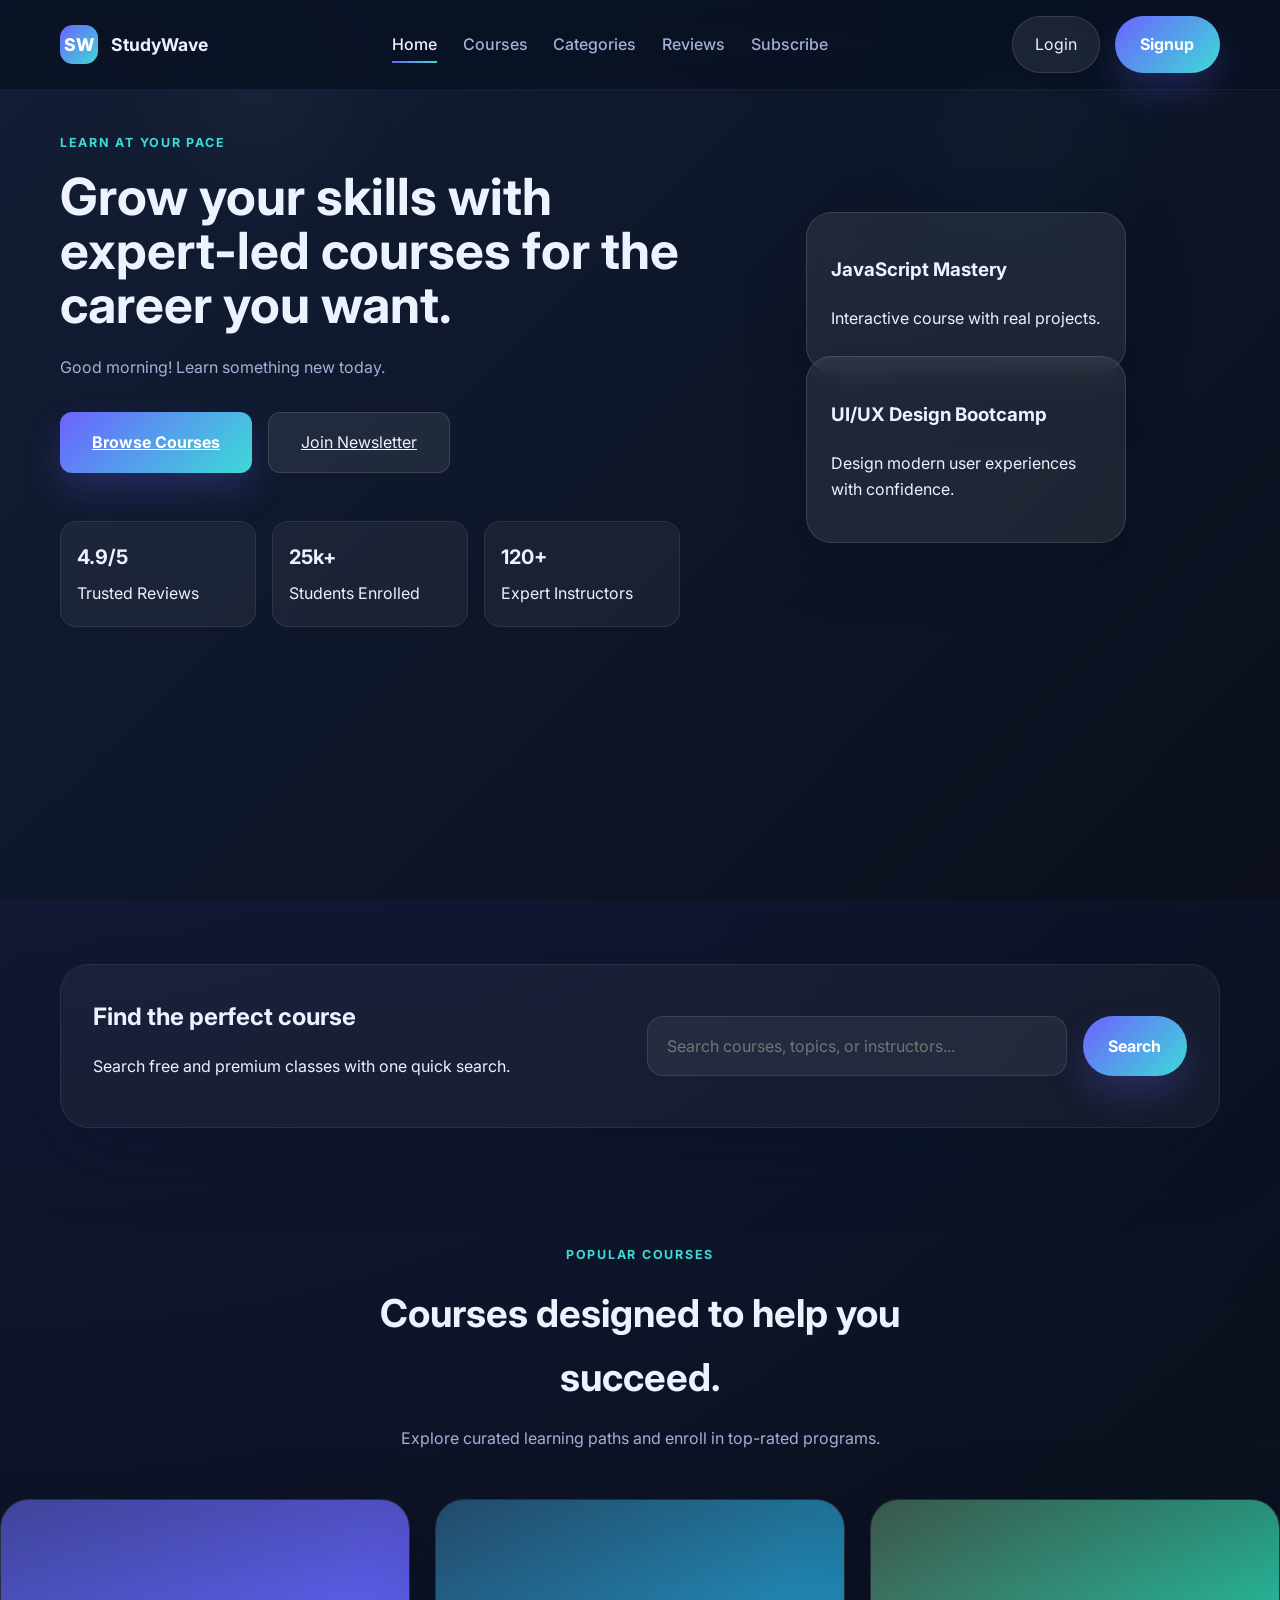
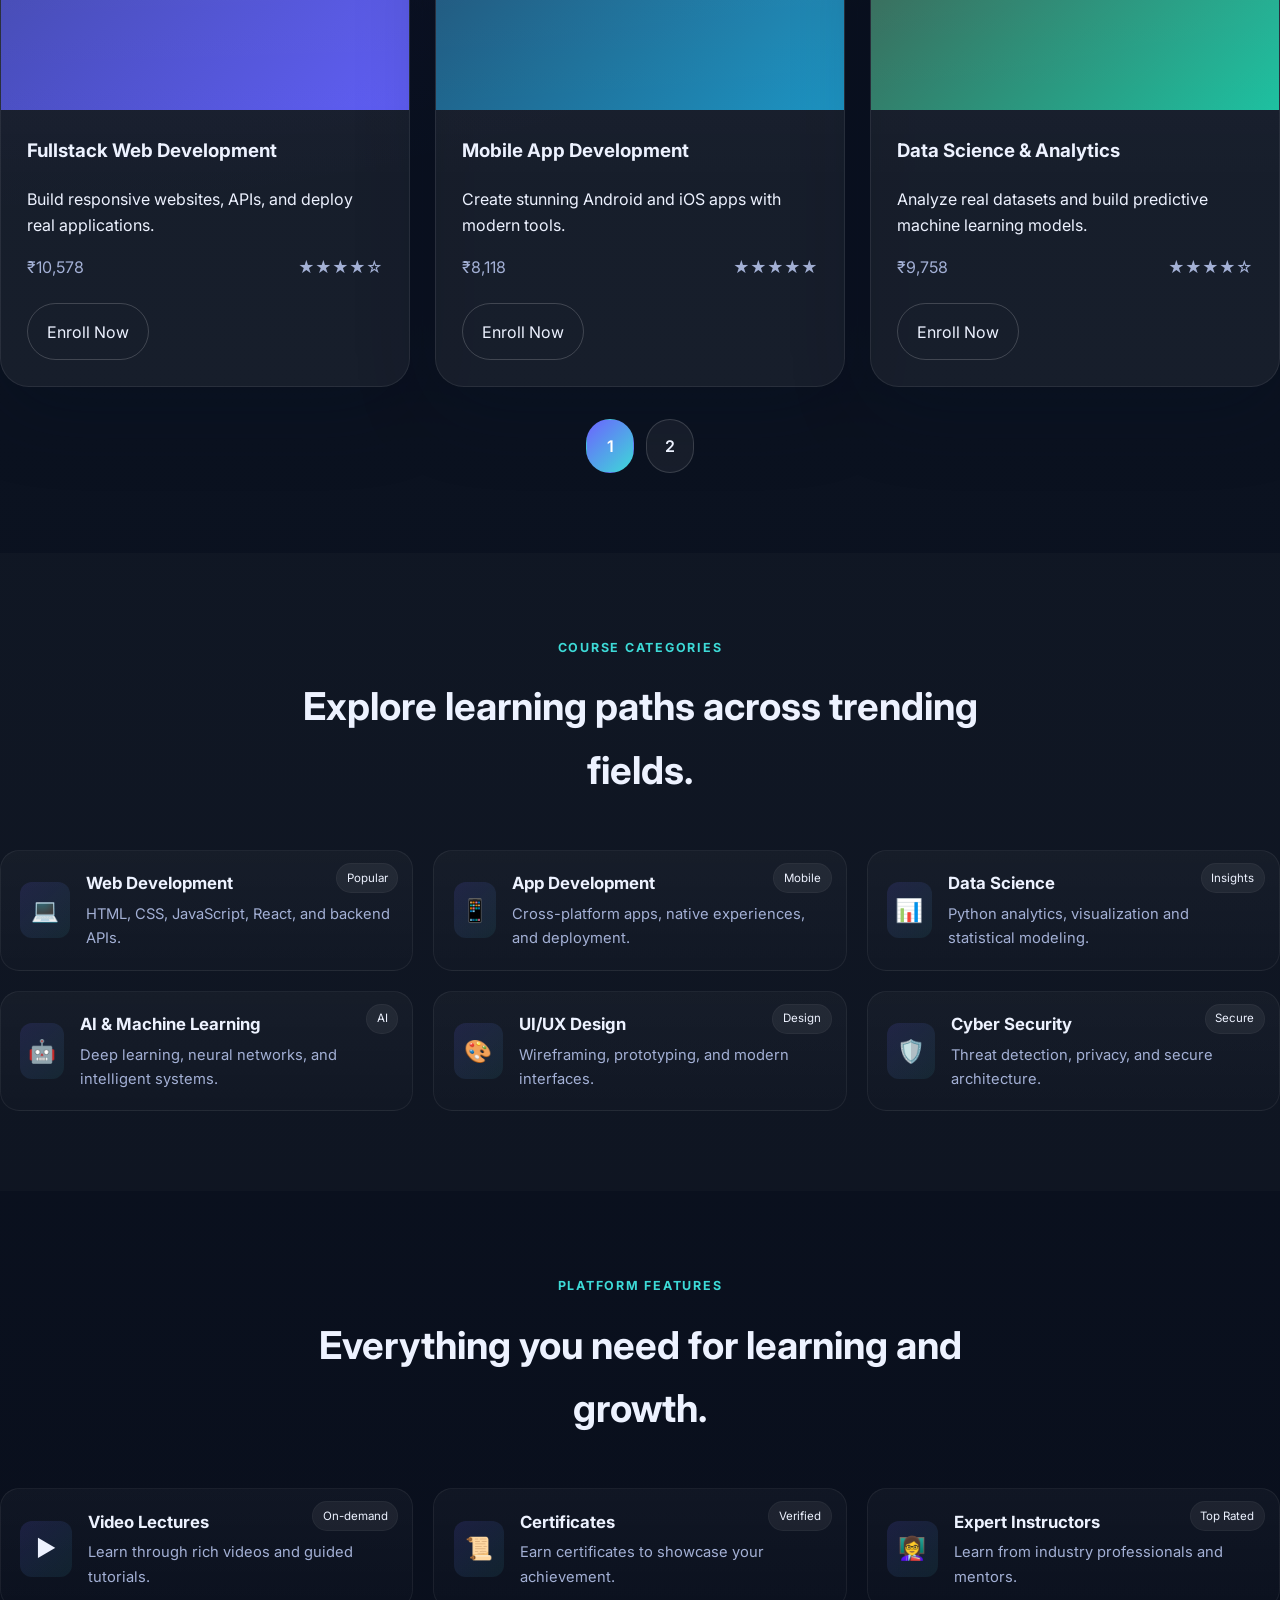
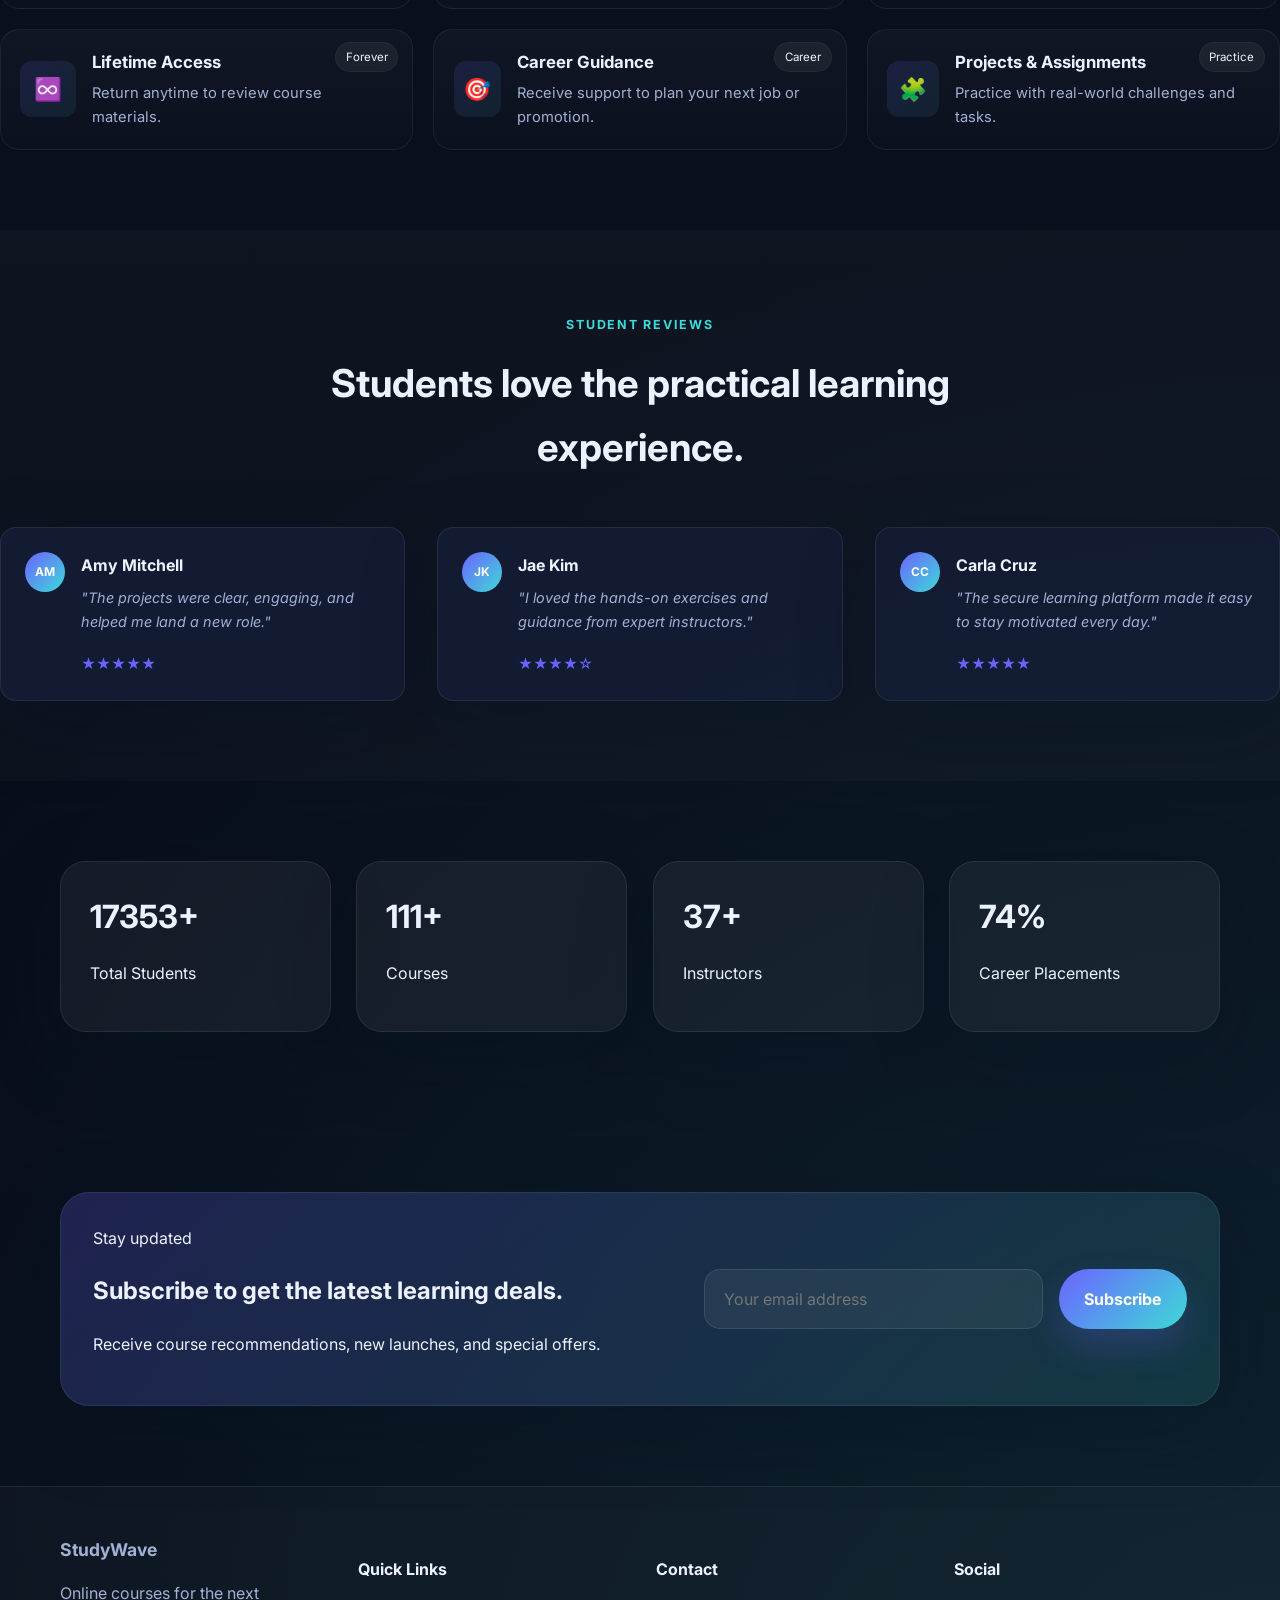
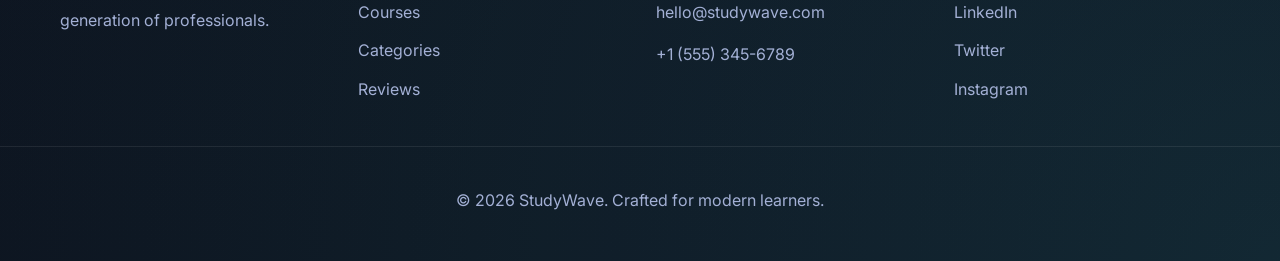
==== index.html @ cedd0dfe "first commit" ====
<!DOCTYPE html>
<html lang="en">
<head>
  <meta charset="UTF-8" />
  <meta name="viewport" content="width=device-width, initial-scale=1.0" />
  <title>StudyWave | Online Learning Platform</title>
  <link rel="preconnect" href="https://fonts.googleapis.com" />
  <link rel="preconnect" href="https://fonts.gstatic.com" crossorigin />
  <link href="https://fonts.googleapis.com/css2?family=Inter:wght@400;500;600;700;800&display=swap" rel="stylesheet" />
  <link rel="stylesheet" href="style.css" />
</head>
<body>
  <!-- Preloader animation -->
  <div class="loader-overlay" id="loaderOverlay">
    <div class="loader-ring"></div>
    <p>Loading StudyWave...</p>
  </div>

  <!-- Sticky Navbar -->
  <header class="header" id="header">
    <div class="container header-inner">
      <a href="#home" class="brand">
        <span class="brand-mark">SW</span>
        <span>StudyWave</span>
      </a>

      <nav class="nav" id="navMenu">
        <a href="#home" class="nav-link active">Home</a>
        <a href="#courses" class="nav-link">Courses</a>
        <a href="#categories" class="nav-link">Categories</a>
        <a href="#reviews" class="nav-link">Reviews</a>
        <a href="#newsletter" class="nav-link">Subscribe</a>
      </nav>

      <div class="nav-actions">
        <button class="btn btn-secondary" id="loginBtn">Login</button>
        <button class="btn btn-primary">Signup</button>
        <button class="icon-btn mobile-toggle" id="mobileToggle" aria-label="Open menu">
          <span class="hamburger"></span>
        </button>
      </div>
    </div>
  </header>

  <main>
    <!-- Hero Section -->
    <section class="hero" id="home">
      <div class="container hero-grid">
        <div class="hero-copy fade-up" data-delay="0.1s">
          <span class="eyebrow">Learn at your pace</span>
          <h1>Grow your skills with expert-led courses for the career you want.</h1>
          <p id="welcomeText">Welcome back! Discover the best path for your next milestone.</p>
          <div class="hero-actions">
            <a href="#courses" class="btn btn-primary btn-large">Browse Courses</a>
            <a href="#newsletter" class="btn btn-secondary btn-large">Join Newsletter</a>
          </div>
          <div class="hero-stats">
            <div>
              <strong>4.9/5</strong>
              <span>Trusted Reviews</span>
            </div>
            <div>
              <strong>25k+</strong>
              <span>Students Enrolled</span>
            </div>
            <div>
              <strong>120+</strong>
              <span>Expert Instructors</span>
            </div>
          </div>
        </div>

        <div class="hero-visual fade-up" data-delay="0.3s">
          <div class="hero-card hero-card-top">
            <h3>JavaScript Mastery</h3>
            <p>Interactive course with real projects.</p>
          </div>
          <div class="hero-image">
            <div class="hero-device"></div>
            <div class="hero-screen"></div>
            <div class="hero-glow hero-glow-left"></div>
            <div class="hero-glow hero-glow-right"></div>
          </div>
          <div class="hero-card hero-card-bottom">
            <h3>UI/UX Design Bootcamp</h3>
            <p>Design modern user experiences with confidence.</p>
          </div>
        </div>
      </div>
    </section>

    <!-- Search Section -->
    <section class="search-section" id="search">
      <div class="container search-card fade-up" data-delay="0.1s">
        <div>
          <h2>Find the perfect course</h2>
          <p>Search free and premium classes with one quick search.</p>
        </div>
        <div class="search-input-group">
          <input type="search" id="courseSearch" placeholder="Search courses, topics, or instructors..." />
          <button class="btn btn-primary">Search</button>
        </div>
      </div>
    </section>

    <!-- Popular Courses Section -->
    <section class="section" id="courses">
      <div class="container section-header fade-up" data-delay="0.1s">
        <span class="eyebrow">Popular Courses</span>
        <h2>Courses designed to help you succeed.</h2>
        <p>Explore curated learning paths and enroll in top-rated programs.</p>
      </div>
      <div class="courses-grid" id="courseGrid">
        <article class="course-card fade-up" data-search="web development javascript react" data-delay="0.15s">
          <div class="course-thumb web-dev"></div>
          <div class="course-body">
            <h3>Fullstack Web Development</h3>
            <p>Build responsive websites, APIs, and deploy real applications.</p>
            <div class="course-meta">
              <span>₹10,578</span>
              <span>★★★★☆</span>
            </div>
            <button class="btn btn-outline enroll-btn" data-course="fullstack-web">Enroll Now</button>
          </div>
        </article>

        <article class="course-card fade-up" data-search="app development flutter ios android" data-delay="0.18s">
          <div class="course-thumb app-dev"></div>
          <div class="course-body">
            <h3>Mobile App Development</h3>
            <p>Create stunning Android and iOS apps with modern tools.</p>
            <div class="course-meta">
              <span>₹8,118</span>
              <span>★★★★★</span>
            </div>
            <button class="btn btn-outline enroll-btn" data-course="mobile-app">Enroll Now</button>
          </div>
        </article>

        <article class="course-card fade-up" data-search="data science python machine learning" data-delay="0.21s">
          <div class="course-thumb data-science"></div>
          <div class="course-body">
            <h3>Data Science & Analytics</h3>
            <p>Analyze real datasets and build predictive machine learning models.</p>
            <div class="course-meta">
              <span>₹9,758</span>
              <span>★★★★☆</span>
            </div>
            <button class="btn btn-outline enroll-btn" data-course="data-science">Enroll Now</button>
          </div>
        </article>

        <article class="course-card fade-up" data-search="ai machine learning python" data-delay="0.24s">
          <div class="course-thumb ai"></div>
          <div class="course-body">
            <h3>AI & Machine Learning</h3>
            <p>Master neural networks, deep learning, and intelligent systems.</p>
            <div class="course-meta">
              <span>₹11,398</span>
              <span>★★★★★</span>
            </div>
            <button class="btn btn-outline enroll-btn" data-course="ai-ml">Enroll Now</button>
          </div>
        </article>

        <article class="course-card fade-up" data-search="ui ux design figma prototyping" data-delay="0.27s">
          <div class="course-thumb ui-ux"></div>
          <div class="course-body">
            <h3>UI/UX Design Essentials</h3>
            <p>Learn design systems, prototyping, and polished user interfaces.</p>
            <div class="course-meta">
              <span>₹7,298</span>
              <span>★★★★☆</span>
            </div>
            <button class="btn btn-outline enroll-btn" data-course="ui-ux">Enroll Now</button>
          </div>
        </article>

        <article class="course-card fade-up" data-search="cyber security network hacking" data-delay="0.30s">
          <div class="course-thumb cyber"></div>
          <div class="course-body">
            <h3>Cyber Security Fundamentals</h3>
            <p>Protect networks, identify vulnerabilities, and secure digital assets.</p>
            <div class="course-meta">
              <span>₹8,938</span>
              <span>★★★★☆</span>
            </div>
            <button class="btn btn-outline enroll-btn" data-course="cyber-security">Enroll Now</button>
          </div>
        </article>
      </div>
      <div class="pagination-controls fade-up" id="paginationControls"></div>
    </section>

    <!-- Categories Section -->
    <section class="section alt-bg" id="categories">
      <div class="container section-header fade-up" data-delay="0.1s">
        <span class="eyebrow">Course Categories</span>
        <h2>Explore learning paths across trending fields.</h2>
      </div>
      <div class="bento-grid categories-bento fade-up" data-delay="0.12s">
        <div class="bento-card">
          <div class="bento-icon">💻</div>
          <div class="bento-body">
            <h3>Web Development</h3>
            <p>HTML, CSS, JavaScript, React, and backend APIs.</p>
          </div>
          <div class="bento-badge">Popular</div>
        </div>

        <div class="bento-card">
          <div class="bento-icon">📱</div>
          <div class="bento-body">
            <h3>App Development</h3>
            <p>Cross-platform apps, native experiences, and deployment.</p>
          </div>
          <div class="bento-badge">Mobile</div>
        </div>

        <div class="bento-card">
          <div class="bento-icon">📊</div>
          <div class="bento-body">
            <h3>Data Science</h3>
            <p>Python analytics, visualization and statistical modeling.</p>
          </div>
          <div class="bento-badge">Insights</div>
        </div>

        <div class="bento-card">
          <div class="bento-icon">🤖</div>
          <div class="bento-body">
            <h3>AI & Machine Learning</h3>
            <p>Deep learning, neural networks, and intelligent systems.</p>
          </div>
          <div class="bento-badge">AI</div>
        </div>

        <div class="bento-card">
          <div class="bento-icon">🎨</div>
          <div class="bento-body">
            <h3>UI/UX Design</h3>
            <p>Wireframing, prototyping, and modern interfaces.</p>
          </div>
          <div class="bento-badge">Design</div>
        </div>

        <div class="bento-card">
          <div class="bento-icon">🛡️</div>
          <div class="bento-body">
            <h3>Cyber Security</h3>
            <p>Threat detection, privacy, and secure architecture.</p>
          </div>
          <div class="bento-badge">Secure</div>
        </div>
      </div>
    </section>

    <!-- Features Section -->
    <section class="section" id="features">
      <div class="container section-header fade-up" data-delay="0.1s">
        <span class="eyebrow">Platform Features</span>
        <h2>Everything you need for learning and growth.</h2>
      </div>
      <div class="bento-grid fade-up" data-delay="0.14s">
        <div class="bento-card">
          <div class="bento-icon">▶️</div>
          <div class="bento-body">
            <h3>Video Lectures</h3>
            <p>Learn through rich videos and guided tutorials.</p>
          </div>
          <div class="bento-badge">On-demand</div>
        </div>

        <div class="bento-card">
          <div class="bento-icon">📜</div>
          <div class="bento-body">
            <h3>Certificates</h3>
            <p>Earn certificates to showcase your achievement.</p>
          </div>
          <div class="bento-badge">Verified</div>
        </div>

        <div class="bento-card">
          <div class="bento-icon">👩‍🏫</div>
          <div class="bento-body">
            <h3>Expert Instructors</h3>
            <p>Learn from industry professionals and mentors.</p>
          </div>
          <div class="bento-badge">Top Rated</div>
        </div>

        <div class="bento-card">
          <div class="bento-icon">♾️</div>
          <div class="bento-body">
            <h3>Lifetime Access</h3>
            <p>Return anytime to review course materials.</p>
          </div>
          <div class="bento-badge">Forever</div>
        </div>

        <div class="bento-card">
          <div class="bento-icon">🎯</div>
          <div class="bento-body">
            <h3>Career Guidance</h3>
            <p>Receive support to plan your next job or promotion.</p>
          </div>
          <div class="bento-badge">Career</div>
        </div>

        <div class="bento-card">
          <div class="bento-icon">🧩</div>
          <div class="bento-body">
            <h3>Projects & Assignments</h3>
            <p>Practice with real-world challenges and tasks.</p>
          </div>
          <div class="bento-badge">Practice</div>
        </div>
      </div>
    </section>

    <!-- Reviews Section -->
    <section class="section alt-bg" id="reviews">
      <div class="container section-header fade-up" data-delay="0.1s">
        <span class="eyebrow">Student Reviews</span>
        <h2>Students love the practical learning experience.</h2>
      </div>
      <div class="reviews-grid fade-up" data-delay="0.16s">
        <article class="review-card">
          <div class="student-avatar">AM</div>
          <div>
            <h3>Amy Mitchell</h3>
            <p>"The projects were clear, engaging, and helped me land a new role."</p>
            <span>★★★★★</span>
          </div>
        </article>
        <article class="review-card">
          <div class="student-avatar">JK</div>
          <div>
            <h3>Jae Kim</h3>
            <p>"I loved the hands-on exercises and guidance from expert instructors."</p>
            <span>★★★★☆</span>
          </div>
        </article>
        <article class="review-card">
          <div class="student-avatar">CC</div>
          <div>
            <h3>Carla Cruz</h3>
            <p>"The secure learning platform made it easy to stay motivated every day."</p>
            <span>★★★★★</span>
          </div>
        </article>
      </div>
    </section>

    <!-- Statistics Section -->
    <section class="section stats-section" id="stats">
      <div class="container stats-grid fade-up" data-delay="0.1s">
        <div class="stat-card">
          <h3><span class="counter" data-target="25000">0</span>+</h3>
          <p>Total Students</p>
        </div>
        <div class="stat-card">
          <h3><span class="counter" data-target="120">0</span>+</h3>
          <p>Courses</p>
        </div>
        <div class="stat-card">
          <h3><span class="counter" data-target="45">0</span>+</h3>
          <p>Instructors</p>
        </div>
        <div class="stat-card">
          <h3><span class="counter" data-target="98">0</span>%</h3>
          <p>Career Placements</p>
        </div>
      </div>
    </section>

    <!-- Newsletter Section -->
    <section class="newsletter-section" id="newsletter">
      <div class="container newsletter-card fade-up" data-delay="0.1s">
        <div>
          <span class="eyebrow">Stay updated</span>
          <h2>Subscribe to get the latest learning deals.</h2>
          <p>Receive course recommendations, new launches, and special offers.</p>
        </div>
        <form id="newsletterForm" class="newsletter-form">
          <input type="email" id="newsletterEmail" placeholder="Your email address" required />
          <button type="submit" class="btn btn-primary">Subscribe</button>
        </form>
      </div>
    </section>
  </main>

  <!-- Scroll to Top Button -->
  <button class="scroll-top" id="scrollTopBtn" aria-label="Scroll to top">↑</button>

  <!-- Popup Message Container -->
  <div class="toast-container" id="toastContainer"></div>

  <!-- Footer -->
  <footer class="footer">
    <div class="container footer-grid">
      <div>
        <a href="#home" class="brand footer-brand">StudyWave</a>
        <p>Online courses for the next generation of professionals.</p>
      </div>
      <div>
        <h4>Quick Links</h4>
        <a href="#courses">Courses</a>
        <a href="#categories">Categories</a>
        <a href="#reviews">Reviews</a>
      </div>
      <div>
        <h4>Contact</h4>
        <p>hello@studywave.com</p>
        <p>+1 (555) 345-6789</p>
      </div>
      <div>
        <h4>Social</h4>
        <div class="social-links">
          <a href="#">LinkedIn</a>
          <a href="#">Twitter</a>
          <a href="#">Instagram</a>
        </div>
      </div>
    </div>
    <div class="footer-bottom">
      <p>© 2026 StudyWave. Crafted for modern learners.</p>
    </div>
  </footer>

  <script src="data.js"></script>
  <script src="script.js"></script>
</body>
</html>
---- style.css ----
/* Global styles and layout */
:root {
  --bg: #0b1220;
  --surface: rgba(19, 29, 51, 0.92);
  --surface-soft: rgba(255, 255, 255, 0.05);
  --text: #edf2ff;
  --text-muted: #a3b0d5;
  --accent: #6c63ff;
  --accent-2: #3ddad7;
  --accent-soft: rgba(115, 99, 255, 0.14);
  --border: rgba(255, 255, 255, 0.08);
  --shadow: 0 24px 80px rgba(6, 15, 34, 0.24);
  font-family: 'Inter', sans-serif;
}

* {
  box-sizing: border-box;
}

body {
  margin: 0;
  min-height: 100vh;
  background: radial-gradient(circle at top left, rgba(109, 86, 255, 0.18), transparent 35%),
    radial-gradient(circle at bottom right, rgba(61, 218, 215, 0.12), transparent 32%),
    linear-gradient(180deg, #07101f 0%, #0b1220 40%, #070b18 100%);
  color: var(--text);
  line-height: 1.65;
  overflow-x: hidden;
  position: relative;
}

body::before {
  content: '';
  position: fixed;
  inset: 0;
  background-image: radial-gradient(circle at 20% 10%, rgba(255, 255, 255, 0.08) 0%, transparent 12%),
    radial-gradient(circle at 80% 15%, rgba(61, 218, 215, 0.08) 0%, transparent 14%);
  pointer-events: none;
  opacity: 0.4;
}

img {
  max-width: 100%;
  display: block;
}

html {
  scroll-behavior: smooth;
}

button,
input,
a {
  font: inherit;
}

button {
  cursor: pointer;
}

.container {
  width: min(1160px, calc(100% - 2rem));
  margin: 0 auto;
}

.header {
  position: fixed;
  top: 0;
  left: 0;
  width: 100%;
  z-index: 50;
  backdrop-filter: blur(18px);
  background: rgba(7, 16, 31, 0.72);
  border-bottom: 1px solid rgba(255, 255, 255, 0.05);
  transform: translateY(-100%);
  transition: transform 0.45s ease, background 0.4s ease, border-color 0.4s ease;
}

.header.visible {
  transform: translateY(0);
}

.header.sticky {
  background: rgba(5, 13, 28, 0.92);
  box-shadow: 0 24px 60px rgba(0, 0, 0, 0.2);
}

.header-inner {
  display: flex;
  align-items: center;
  justify-content: space-between;
  padding: 1rem 0;
}

.brand,
.footer-brand {
  display: inline-flex;
  align-items: center;
  gap: 0.8rem;
  color: var(--text);
  text-decoration: none;
  font-weight: 700;
  font-size: 1.1rem;
}

.brand-mark {
  width: 2.4rem;
  height: 2.4rem;
  display: inline-grid;
  place-items: center;
  background: linear-gradient(135deg, var(--accent), var(--accent-2));
  border-radius: 0.8rem;
  color: #fff;
  font-weight: 800;
}

.nav {
  display: flex;
  gap: 1.6rem;
  align-items: center;
}

.nav-link {
  color: var(--text-muted);
  text-decoration: none;
  font-weight: 500;
  transition: color 0.25s ease;
}

.nav-link:hover,
.nav-link.active {
  color: var(--text);
}

.nav-link.active {
  position: relative;
}

.nav-link.active::after {
  content: '';
  position: absolute;
  left: 0;
  bottom: -0.35rem;
  width: 100%;
  height: 2px;
  background: linear-gradient(90deg, var(--accent), var(--accent-2));
}

.nav-actions {
  display: flex;
  align-items: center;
  gap: 0.9rem;
}

.btn,
.icon-btn {
  border: none;
  border-radius: 999px;
  display: inline-flex;
  align-items: center;
  justify-content: center;
  gap: 0.5rem;
  transition: transform 0.25s ease, background 0.25s ease, color 0.25s ease;
}

.btn:hover,
.icon-btn:hover {
  transform: translateY(-1px);
}

.btn-primary {
  background: linear-gradient(135deg, var(--accent), var(--accent-2));
  color: #fff;
  padding: 0.95rem 1.6rem;
  font-weight: 700;
  box-shadow: 0 18px 35px rgba(108, 99, 255, 0.22);
}

.btn-primary:hover {
  transform: translateY(-2px) scale(1.01);
}

.btn-secondary {
  background: rgba(255, 255, 255, 0.08);
  color: var(--text);
  padding: 0.9rem 1.4rem;
  border: 1px solid rgba(255, 255, 255, 0.12);
}

.btn-secondary:hover {
  background: rgba(255, 255, 255, 0.12);
}

.btn-outline {
  background: transparent;
  color: var(--text);
  border: 1px solid rgba(255, 255, 255, 0.18);
  padding: 0.9rem 1.2rem;
}

.pagination-controls {
  display: flex;
  gap: 0.75rem;
  flex-wrap: wrap;
  justify-content: center;
  margin-top: 2rem;
}

.pagination-controls button {
  min-width: 3rem;
  padding: 0.8rem 1rem;
  border-radius: 999px;
  border: 1px solid rgba(255, 255, 255, 0.15);
  background: rgba(255, 255, 255, 0.05);
  color: var(--text);
  font-weight: 600;
  transition: background 0.3s ease, transform 0.25s ease, border-color 0.3s ease;
}

.pagination-controls button:hover {
  background: rgba(108, 99, 255, 0.16);
  transform: translateY(-1px);
}

.pagination-controls button.active {
  background: linear-gradient(135deg, var(--accent), var(--accent-2));
  color: #fff;
  border-color: transparent;
}

.pagination-empty {
  color: var(--text-muted);
  font-size: 0.95rem;
  padding: 0.8rem 1rem;
}

.btn-large {
  min-width: 160px;
}

.icon-btn {
  width: 3.2rem;
  height: 3.2rem;
  background: rgba(255, 255, 255, 0.08);
  color: var(--text);
}

.hamburger {
  width: 1.5rem;
  height: 0.12rem;
  background: currentColor;
  position: relative;
}

.hamburger::before,
.hamburger::after {
  content: '';
  position: absolute;
  left: 0;
  width: 1.5rem;
  height: 0.12rem;
  background: currentColor;
}

.hamburger::before {
  top: -0.4rem;
}

.hamburger::after {
  top: 0.4rem;
}

.hero {
  min-height: 100vh;
  padding: 8rem 0 4rem;
  background: linear-gradient(135deg, rgba(18, 30, 54, 0.98) 0%, rgba(10, 15, 27, 0.98) 100%);
}

.hero-grid {
  display: grid;
  grid-template-columns: 1.1fr 0.9fr;
  gap: 2rem;
  align-items: center;
}

.hero-copy .eyebrow,
.section-header .eyebrow {
  display: inline-flex;
  align-items: center;
  gap: 0.5rem;
  color: var(--accent-2);
  text-transform: uppercase;
  letter-spacing: 0.14em;
  font-size: 0.78rem;
  font-weight: 700;
}

.hero-copy h1 {
  font-size: clamp(2.8rem, 4vw, 4.4rem);
  line-height: 1.05;
  margin: 1rem 0 1.4rem;
}

.hero-copy p {
  color: var(--text-muted);
  max-width: 38rem;
}

.hero-actions {
  display: flex;
  flex-wrap: wrap;
  gap: 1rem;
  margin-top: 2rem;
}

.hero-stats {
  display: grid;
  grid-template-columns: repeat(3, minmax(0, 1fr));
  gap: 1rem;
  margin-top: 3rem;
}

.hero-stats div {
  background: rgba(255, 255, 255, 0.05);
  border: 1px solid rgba(255, 255, 255, 0.08);
  padding: 1.2rem 1rem;
  border-radius: 1rem;
}

.hero-stats strong {
  display: block;
  font-size: 1.25rem;
  margin-bottom: 0.4rem;
}

.hero-visual {
  display: grid;
  gap: 1.5rem;
  justify-items: center;
  position: relative;
}

.hero-image {
  width: min(440px, 100%);
  height: min(560px, 100%);
  position: relative;
  border-radius: 2rem;
  background: linear-gradient(180deg, #12204d 0%, #081123 100%);
  overflow: hidden;
  box-shadow: var(--shadow);
}

.hero-image::before {
  content: '';
  position: absolute;
  inset: 0;
  background: radial-gradient(circle at 30% 20%, rgba(108, 99, 255, 0.35), transparent 25%),
    radial-gradient(circle at 75% 25%, rgba(61, 218, 215, 0.24), transparent 20%),
    linear-gradient(180deg, rgba(255, 255, 255, 0.05), transparent 55%);
}

.hero-device {
  position: absolute;
  inset: 2rem;
  border-radius: 1.6rem;
  background: linear-gradient(180deg, rgba(255, 255, 255, 0.12), transparent 75%);
  box-shadow: inset 0 0 0 1px rgba(255, 255, 255, 0.08);
}

.hero-screen {
  position: absolute;
  inset: 3.6rem;
  border-radius: 1.2rem;
  background: radial-gradient(circle at 20% 15%, rgba(255, 255, 255, 0.18), transparent 22%),
    linear-gradient(180deg, rgba(255, 255, 255, 0.08), rgba(255, 255, 255, 0.02));
  box-shadow: inset 0 0 50px rgba(255, 255, 255, 0.08);
}

.hero-glow {
  position: absolute;
  width: 140px;
  height: 140px;
  border-radius: 50%;
  filter: blur(24px);
  opacity: 0.55;
}

.hero-glow-left {
  left: -40px;
  top: 60px;
  background: rgba(108, 99, 255, 0.35);
}

.hero-glow-right {
  right: -30px;
  bottom: 60px;
  background: rgba(61, 218, 215, 0.26);
}

.hero-card {
  width: min(320px, 100%);
  padding: 1.5rem;
  border-radius: 1.6rem;
  background: rgba(255, 255, 255, 0.08);
  border: 1px solid rgba(255, 255, 255, 0.12);
  backdrop-filter: blur(14px);
  box-shadow: 0 20px 60px rgba(8, 15, 32, 0.3);
}

.hero-card-top {
  transform: translateY(2rem);
}

.hero-card-bottom {
  transform: translateY(-2rem);
}

.search-section {
  padding: 4rem 0 2rem;
}

.search-card {
  display: flex;
  justify-content: space-between;
  gap: 1.8rem;
  align-items: center;
  padding: 2rem;
  border-radius: 1.8rem;
  background: rgba(255, 255, 255, 0.04);
  border: 1px solid rgba(255, 255, 255, 0.08);
  box-shadow: var(--shadow);
}

.search-card h2 {
  margin: 0 0 0.8rem;
}

.search-input-group {
  display: flex;
  gap: 1rem;
  width: min(540px, 100%);
}

.search-input-group input {
  width: 100%;
  padding: 1rem 1.2rem;
  background: rgba(255, 255, 255, 0.06);
  border: 1px solid rgba(255, 255, 255, 0.1);
  border-radius: 1rem;
  color: var(--text);
}

.section {
  padding: 5rem 0;
}

.alt-bg {
  background: rgba(255, 255, 255, 0.02);
}

.section-header {
  text-align: center;
  margin-bottom: 3rem;
}

.section-header h2 {
  margin: 1rem auto 0;
  max-width: 680px;
  font-size: clamp(2rem, 3vw, 3rem);
}

.section-header p {
  color: var(--text-muted);
  max-width: 680px;
  margin: 1rem auto 0;
}

.courses-grid {
  display: grid;
  gap: 1.6rem;
  grid-template-columns: repeat(auto-fit, minmax(260px, 1fr));
}

.course-card {
  background: rgba(255, 255, 255, 0.05);
  border: 1px solid rgba(255, 255, 255, 0.08);
  border-radius: 1.8rem;
  overflow: hidden;
  box-shadow: var(--shadow);
  transition: transform 0.35s ease, border-color 0.35s ease, background 0.35s ease;
  position: relative;
}

.course-card::after {
  content: '';
  position: absolute;
  inset: 0;
  border-radius: 1.8rem;
  background: linear-gradient(180deg, rgba(255, 255, 255, 0.03), transparent 60%);
  pointer-events: none;
}

.course-card:hover {
  transform: translateY(-10px);
  border-color: rgba(108, 99, 255, 0.45);
  background: rgba(255, 255, 255, 0.08);
}

.course-thumb {
  height: 210px;
  position: relative;
  background-size: cover;
  background-position: center;
}

.course-thumb::after {
  content: '';
  position: absolute;
  inset: 0;
  background: linear-gradient(180deg, rgba(0, 0, 0, 0.12), transparent 45%);
}

.course-thumb.web-dev {
  background: linear-gradient(135deg, #4047aa, #5e5df5);
}

.course-thumb.app-dev {
  background: linear-gradient(135deg, #1f4e73, #1b94c3);
}

.course-thumb.data-science {
  background: linear-gradient(135deg, #3b5d4f, #1cc0a0);
}

.course-thumb.ai {
  background: linear-gradient(135deg, #632d7b, #ce4fef);
}

.course-thumb.ui-ux {
  background: linear-gradient(135deg, #cc5c5c, #ff8a5d);
}

.course-thumb.cyber {
  background: linear-gradient(135deg, #374f6b, #2cc7d7);
}

.course-body {
  padding: 1.6rem;
}

.course-body h3 {
  margin-top: 0;
}

.course-meta {
  display: flex;
  align-items: center;
  justify-content: space-between;
  margin: 1rem 0 1.4rem;
  color: var(--text-muted);
}

.categories-grid,
.features-grid,
.reviews-grid,
.stats-grid {
  display: grid;
  gap: 1.6rem;
}

.categories-grid {
  grid-template-columns: repeat(auto-fit, minmax(200px, 1fr));
}

.category-card,
.feature-card,
.review-card,
.stat-card {
  padding: 1.8rem;
  border-radius: 1.6rem;
  background: rgba(255, 255, 255, 0.05);
  border: 1px solid rgba(255, 255, 255, 0.08);
  box-shadow: var(--shadow);
  transition: transform 0.3s ease, background 0.3s ease, border-color 0.3s ease, border-color 0.3s ease, border-color 0.3s ease;
}

.category-card:hover,
.feature-card:hover,
.review-card:hover,
.stat-card:hover {
  transform: translateY(-6px);
  background: rgba(255, 255, 255, 0.08);
}

.feature-card {
  display: grid;
  gap: 1rem;
}

.feature-icon {
  font-size: 1.9rem;
  width: 3rem;
  height: 3rem;
  display: grid;
  place-items: center;
  background: rgba(108, 99, 255, 0.14);
  border-radius: 1rem;
}

/* Bento card styles for Features section */
.bento-grid {
  display: grid;
  grid-template-columns: repeat(3, 1fr);
  gap: 1.25rem;
}

.bento-card {
  position: relative;
  display: flex;
  align-items: center;
  gap: 1rem;
  padding: 1.2rem;
  border-radius: 1.2rem;
  background: linear-gradient(180deg, rgba(255,255,255,0.03), rgba(255,255,255,0.01));
  border: 1px solid rgba(255,255,255,0.06);
  transition: transform 0.28s ease, box-shadow 0.28s ease, background 0.28s ease;
}

.bento-card:hover {
  transform: translateY(-6px);
  box-shadow: 0 18px 50px rgba(8, 18, 40, 0.35);
  background: linear-gradient(180deg, rgba(108,99,255,0.06), rgba(61,218,215,0.02));
  border-color: rgba(108,99,255,0.18);
}

.bento-icon {
  width: 56px;
  height: 56px;
  border-radius: 12px;
  display: grid;
  place-items: center;
  font-size: 1.4rem;
  background: linear-gradient(135deg, rgba(108,99,255,0.14), rgba(61,218,215,0.08));
}

.bento-body h3 {
  margin: 0;
  font-size: 1.05rem;
}

.bento-body p {
  margin: 0.25rem 0 0;
  color: var(--text-muted);
  font-size: 0.92rem;
}

.bento-badge {
  position: absolute;
  right: 14px;
  top: 12px;
  font-size: 0.72rem;
  padding: 0.28rem 0.6rem;
  border-radius: 999px;
  background: rgba(255,255,255,0.06);
  color: var(--text);
  border: 1px solid rgba(255,255,255,0.04);
}

.category-icon {
  display: inline-flex;
  width: 3rem;
  height: 3rem;
  align-items: center;
  justify-content: center;
  border-radius: 1rem;
  background: rgba(61, 218, 215, 0.16);
  margin-bottom: 1rem;
  font-size: 1.2rem;
}

.review-card {
  display: flex;
  gap: 1.3rem;
  align-items: center;
}

.student-avatar {
  width: 4.4rem;
  height: 4.4rem;
  border-radius: 1rem;
  display: grid;
  place-items: center;
  background: linear-gradient(135deg, rgba(108, 99, 255, 0.3), rgba(61, 218, 215, 0.25));
  font-weight: 800;
  color: #fff;
}

.review-card p {
  margin: 0.35rem 0 0.75rem;
  color: var(--text-muted);
}

.stats-grid {
  grid-template-columns: repeat(auto-fit, minmax(200px, 1fr));
}

.stat-card h3 {
  margin: 0 0 0.6rem;
  font-size: 2rem;
}

.newsletter-section {
  padding: 5rem 0;
}

.newsletter-card {
  display: grid;
  grid-template-columns: 1.2fr 1fr;
  gap: 2rem;
  align-items: center;
  padding: 2rem;
  border-radius: 1.8rem;
  background: linear-gradient(135deg, rgba(108, 99, 255, 0.22), rgba(61, 218, 215, 0.14));
  border: 1px solid rgba(255, 255, 255, 0.08);
  box-shadow: var(--shadow);
}

.newsletter-form {
  display: flex;
  gap: 1rem;
  flex-wrap: wrap;
}

.newsletter-form input {
  flex: 1;
  min-width: 220px;
  padding: 1rem 1.2rem;
  border-radius: 1rem;
  border: 1px solid rgba(255, 255, 255, 0.1);
  background: rgba(255, 255, 255, 0.06);
  color: var(--text);
}

.footer {
  padding: 3rem 0 2rem;
  color: var(--text-muted);
  background: rgba(255, 255, 255, 0.02);
  border-top: 1px solid rgba(255, 255, 255, 0.08);
}

.footer-grid {
  display: grid;
  grid-template-columns: repeat(auto-fit, minmax(180px, 1fr));
  gap: 2rem;
  margin-bottom: 2rem;
}

.footer h4 {
  margin-bottom: 1rem;
  color: var(--text);
}

.footer a {
  display: block;
  color: var(--text-muted);
  text-decoration: none;
  margin-bottom: 0.75rem;
  transition: color 0.25s ease;
}

.footer a:hover {
  color: var(--text);
}

.footer-bottom {
  border-top: 1px solid rgba(255, 255, 255, 0.08);
  padding-top: 1.5rem;
  text-align: center;
}

.scroll-top {
  position: fixed;
  right: 1.5rem;
  bottom: 1.5rem;
  width: 3.2rem;
  height: 3.2rem;
  border: none;
  border-radius: 50%;
  background: linear-gradient(135deg, var(--accent), var(--accent-2));
  color: #fff;
  font-size: 1.2rem;
  display: grid;
  place-items: center;
  opacity: 0;
  pointer-events: none;
  transform: translateY(10px);
  transition: opacity 0.3s ease, transform 0.3s ease;
}

.scroll-top.visible {
  opacity: 1;
  pointer-events: auto;
  transform: translateY(0);
}

.toast-container {
  position: fixed;
  right: 1.5rem;
  bottom: 5rem;
  display: grid;
  gap: 0.8rem;
  z-index: 99;
}

.toast {
  min-width: 250px;
  background: rgba(11, 18, 35, 0.95);
  border: 1px solid rgba(255, 255, 255, 0.1);
  padding: 1rem 1.25rem;
  border-radius: 1rem;
  color: #fff;
  box-shadow: 0 24px 70px rgba(0, 0, 0, 0.3);
  animation: toastSlide 0.4s ease;
}

@keyframes toastSlide {
  from {
    opacity: 0;
    transform: translateX(20px);
  }
  to {
    opacity: 1;
    transform: translateX(0);
  }
}

.toast.hide {
  opacity: 0;
  transform: translateX(20px);
  transition: opacity 0.35s ease, transform 0.35s ease;
}

.loader-overlay {
  position: fixed;
  inset: 0;
  z-index: 1000;
  display: grid;
  place-items: center;
  background: rgba(7, 16, 31, 0.95);
  color: #fff;
  text-align: center;
}

.loader-ring {
  width: 4rem;
  height: 4rem;
  border: 4px solid rgba(255, 255, 255, 0.12);
  border-top-color: #6c63ff;
  border-radius: 50%;
  animation: spin 1.2s linear infinite;
  margin-bottom: 1rem;
}

@keyframes spin {
  to {
    transform: rotate(360deg);
  }
}

.fade-up {
  opacity: 0;
  transform: translateY(24px);
  transition: opacity 0.85s ease, transform 0.85s ease;
}

.fade-up.visible {
  opacity: 1;
  transform: translateY(0);
}

/* Course Detail Page Styles */
.course-detail-page {
  padding-bottom: 4rem;
}

.course-hero {
  padding: 8rem 0 6rem;
  background: linear-gradient(135deg, rgba(109, 86, 255, 0.1), rgba(61, 218, 215, 0.05));
  border-bottom: 1px solid var(--border);
}

.course-hero .hero-content {
  display: grid;
  grid-template-columns: 1fr 1fr;
  gap: 4rem;
  align-items: center;
}

.hero-left {
  display: flex;
  flex-direction: column;
  gap: 1.5rem;
}

.breadcrumb {
  display: flex;
  align-items: center;
  gap: 0.75rem;
  font-size: 0.875rem;
  color: var(--text-muted);
}

.breadcrumb a {
  color: var(--accent);
  text-decoration: none;
  transition: color 0.3s ease;
}

.breadcrumb a:hover {
  color: var(--accent-2);
}

.course-hero h1 {
  font-size: 3.2rem;
  font-weight: 800;
  line-height: 1.2;
  color: var(--text);
  margin: 0;
}

.course-hero p {
  font-size: 1.125rem;
  color: var(--text-muted);
  margin: 0;
}

.course-meta-detail {
  display: flex;
  align-items: center;
  gap: 1.5rem;
  font-size: 0.95rem;
  color: var(--text-muted);
}

.course-meta-detail span {
  display: flex;
  align-items: center;
  gap: 0.5rem;
}

.instructor-card {
  display: flex;
  align-items: center;
  gap: 1rem;
  padding: 1rem;
  background: var(--surface-soft);
  border-radius: 1rem;
  width: fit-content;
}

.instructor-avatar {
  width: 3rem;
  height: 3rem;
  border-radius: 50%;
  background: linear-gradient(135deg, var(--accent), var(--accent-2));
  display: flex;
  align-items: center;
  justify-content: center;
  font-weight: 700;
  font-size: 0.9rem;
}

.instructor-card p {
  font-size: 0.75rem;
  color: var(--text-muted);
  margin: 0;
  text-transform: uppercase;
  letter-spacing: 0.05em;
}

.instructor-card h4 {
  margin: 0.25rem 0 0 0;
  font-size: 1rem;
  color: var(--text);
}

.action-buttons {
  display: flex;
  gap: 1rem;
}

.btn-large {
  padding: 1rem 2rem;
  font-size: 1rem;
  border-radius: 0.75rem;
}

.hero-right {
  display: flex;
  align-items: center;
  justify-content: center;
}

.course-hero-visual {
  width: 100%;
  aspect-ratio: 1;
  border-radius: 1.5rem;
  background-size: cover;
  background-position: center;
  box-shadow: 0 20px 60px rgba(6, 15, 34, 0.4);
}

/* Course Content Section */
.course-content {
  padding: 4rem 0;
}

.content-grid {
  display: grid;
  grid-template-columns: 2fr 1fr;
  gap: 3rem;
}

.main-content {
  display: flex;
  flex-direction: column;
  gap: 3rem;
}

.section-block {
  display: flex;
  flex-direction: column;
  gap: 1rem;
}

.section-block h2 {
  font-size: 1.75rem;
  font-weight: 700;
  margin: 0;
  color: var(--text);
}

.section-block p {
  font-size: 1rem;
  color: var(--text-muted);
  margin: 0;
  line-height: 1.7;
}

.learn-list {
  display: grid;
  grid-template-columns: 1fr 1fr;
  gap: 1.25rem;
}

.learn-item {
  display: flex;
  align-items: flex-start;
  gap: 1rem;
  padding: 1rem;
  background: var(--surface-soft);
  border-radius: 0.75rem;
  border: 1px solid var(--border);
  transition: all 0.3s ease;
}

.learn-item:hover {
  background: rgba(115, 99, 255, 0.08);
  border-color: var(--accent);
}

.learn-item span {
  font-size: 1.25rem;
  color: var(--accent);
  flex-shrink: 0;
  margin-top: 0.125rem;
}

.learn-item p {
  margin: 0;
  font-size: 0.95rem;
  color: var(--text);
}

.curriculum-list {
  display: flex;
  flex-direction: column;
  gap: 1rem;
}

.curriculum-item {
  padding: 1.25rem;
  background: var(--surface-soft);
  border-radius: 0.75rem;
  border: 1px solid var(--border);
  transition: all 0.3s ease;
}

.curriculum-item:hover {
  background: rgba(115, 99, 255, 0.08);
  border-color: var(--accent);
}

.curriculum-header {
  display: flex;
  align-items: flex-start;
  gap: 1rem;
}

.module-number {
  width: 2.5rem;
  height: 2.5rem;
  border-radius: 0.5rem;
  background: linear-gradient(135deg, var(--accent), var(--accent-2));
  display: flex;
  align-items: center;
  justify-content: center;
  font-weight: 700;
  font-size: 0.9rem;
  flex-shrink: 0;
}

.curriculum-header h4 {
  margin: 0;
  font-size: 1.05rem;
  color: var(--text);
  flex-grow: 1;
}

.module-meta {
  font-size: 0.85rem;
  color: var(--text-muted);
  display: block;
  margin-top: 0.25rem;
}

.requirements-list {
  list-style: none;
  padding: 0;
  margin: 0;
  display: flex;
  flex-direction: column;
  gap: 0.75rem;
}

.requirements-list li {
  display: flex;
  align-items: center;
  gap: 1rem;
  padding: 0.75rem 1rem;
  background: var(--surface-soft);
  border-radius: 0.5rem;
  border-left: 3px solid var(--accent);
  font-size: 0.95rem;
  color: var(--text-muted);
}

.requirements-list li::before {
  content: '';
  flex-shrink: 0;
}

/* Sidebar */
.course-sidebar {
  position: sticky;
  top: 100px;
  height: fit-content;
}

.course-card-detail {
  background: var(--surface);
  border: 1px solid var(--border);
  border-radius: 1.5rem;
  padding: 1.5rem;
  display: flex;
  flex-direction: column;
  gap: 1.5rem;
}

.course-thumbnail {
  width: 100%;
  aspect-ratio: 1;
  border-radius: 1rem;
  background-size: cover;
  background-position: center;
  box-shadow: 0 10px 30px rgba(6, 15, 34, 0.3);
}

.price-section {
  display: flex;
  flex-direction: column;
  gap: 0.5rem;
}

.price-label {
  font-size: 0.75rem;
  color: var(--text-muted);
  text-transform: uppercase;
  letter-spacing: 0.05em;
  margin: 0;
}

.price {
  font-size: 2rem;
  font-weight: 800;
  color: var(--text);
  margin: 0;
}

.btn-block {
  width: 100%;
}

.course-info-box {
  display: grid;
  grid-template-columns: 1fr 1fr;
  gap: 1rem;
  padding-top: 1rem;
  border-top: 1px solid var(--border);
}

.info-item {
  display: flex;
  align-items: center;
  gap: 0.75rem;
}

.info-item span {
  font-size: 1.5rem;
}

.info-item p {
  font-size: 0.7rem;
  color: var(--text-muted);
  margin: 0;
  text-transform: uppercase;
  letter-spacing: 0.03em;
}

.info-item h4 {
  margin: 0.25rem 0 0 0;
  font-size: 0.95rem;
  color: var(--text);
}

.course-highlights {
  display: flex;
  flex-direction: column;
  gap: 0.75rem;
}

.highlight {
  display: flex;
  align-items: center;
  gap: 0.75rem;
  padding: 0.75rem;
  background: rgba(115, 99, 255, 0.06);
  border-radius: 0.5rem;
  border-left: 3px solid var(--accent-2);
}

.highlight p {
  margin: 0;
  font-size: 0.9rem;
  color: var(--text);
}

/* Reviews Page Section */
.reviews-page-section {
  padding: 4rem 0;
}

.reviews-grid {
  display: grid;
  grid-template-columns: repeat(3, 1fr);
  gap: 2rem;
  margin-top: 2rem;
}

.review-card {
  padding: 1.5rem;
  background: var(--surface);
  border: 1px solid var(--border);
  border-radius: 1rem;
  display: flex;
  align-items: flex-start;
  gap: 1rem;
  transition: all 0.3s ease;
}

.review-card:hover {
  background: rgba(115, 99, 255, 0.06);
  border-color: var(--accent);
  transform: translateY(-4px);
}

.student-avatar {
  width: 2.5rem;
  height: 2.5rem;
  border-radius: 50%;
  background: linear-gradient(135deg, var(--accent), var(--accent-2));
  display: flex;
  align-items: center;
  justify-content: center;
  font-weight: 700;
  font-size: 0.75rem;
  flex-shrink: 0;
}

.review-card h3 {
  margin: 0 0 0.5rem 0;
  font-size: 1rem;
  color: var(--text);
}

.review-card p {
  margin: 0 0 1rem 0;
  font-size: 0.9rem;
  color: var(--text-muted);
  font-style: italic;
}

.review-card span {
  font-size: 0.9rem;
  color: var(--accent);
}

/* Toast notification */
.toast {
  position: fixed;
  bottom: 2rem;
  right: 2rem;
  background: linear-gradient(135deg, var(--accent), var(--accent-2));
  color: white;
  padding: 1rem 1.5rem;
  border-radius: 0.75rem;
  font-size: 0.95rem;
  box-shadow: 0 10px 30px rgba(6, 15, 34, 0.4);
  animation: toastSlide 0.3s ease;
  z-index: 1000;
}

.toast.hide {
  animation: toastSlide 0.3s ease reverse;
}

@media (max-width: 980px) {
  .hero-grid,
  .newsletter-card {
    grid-template-columns: 1fr;
  }

  .bento-grid {
    grid-template-columns: repeat(2, 1fr);
  }

  .hero {
    padding-top: 7rem;
  }

  .hero-stats,
  .course-meta,
  .search-card,
  .nav {
    flex-direction: column;
    align-items: stretch;
  }

  .hero-stats {
    grid-template-columns: 1fr;
  }

  .search-input-group button {
    min-width: 140px;
  }
}

@media (max-width: 820px) {
  .header-inner {
    gap: 1rem;
  }

  .nav {
    position: fixed;
    inset: 5.5rem 1rem auto;
    flex-direction: column;
    align-items: flex-start;
    padding: 1.5rem;
    width: min(300px, calc(100% - 2rem));
    background: rgba(7, 16, 31, 0.98);
    border-radius: 1.4rem;
    border: 1px solid rgba(255, 255, 255, 0.08);
    transform: translateX(110%);
    transition: transform 0.3s ease;
    box-shadow: var(--shadow);
  }

  .nav.open {
    transform: translateX(0);
  }

  .nav-link {
    width: 100%;
    padding: 0.9rem 0;
  }

  .nav-actions {
    gap: 0.75rem;
  }

  .mobile-toggle {
    display: inline-flex;
  }
}

.mobile-toggle {
  display: none;
}


@media (max-width: 540px) {
  .header-inner {
    flex-wrap: wrap;
    justify-content: space-between;
  }

  .hero-copy h1 {
    font-size: 2.6rem;
  }

  .hero-card,
  .search-card,
  .newsletter-card,
  .course-card {
    border-radius: 1.4rem;
  }

  .bento-grid {
    grid-template-columns: 1fr;
  }
}

/* Dark mode styles */
body.dark-mode {
  --bg: #090e1f;
  --surface: rgba(12, 18, 35, 0.96);
  --surface-soft: rgba(255, 255, 255, 0.05);
  --text: #f4f7ff;
  --text-muted: #a8b0d1;
  --accent: #7f6bff;
  --accent-2: #34e1d9;
  background: linear-gradient(180deg, #05090f 0%, #0b1220 100%);
}

body.dark-mode .header,
body.dark-mode .nav,
body.dark-mode .search-card,
body.dark-mode .newsletter-card {
  background: rgba(9, 14, 27, 0.92);
}

body.dark-mode .btn-secondary,
body.dark-mode .icon-btn {
  background: rgba(255, 255, 255, 0.06);
}

body.dark-mode .footer,
body.dark-mode .footer-bottom,
body.dark-mode .footer-grid {
  color: var(--text-muted);
}

body.dark-mode .toast {
  background: rgba(9, 14, 27, 0.96);
}
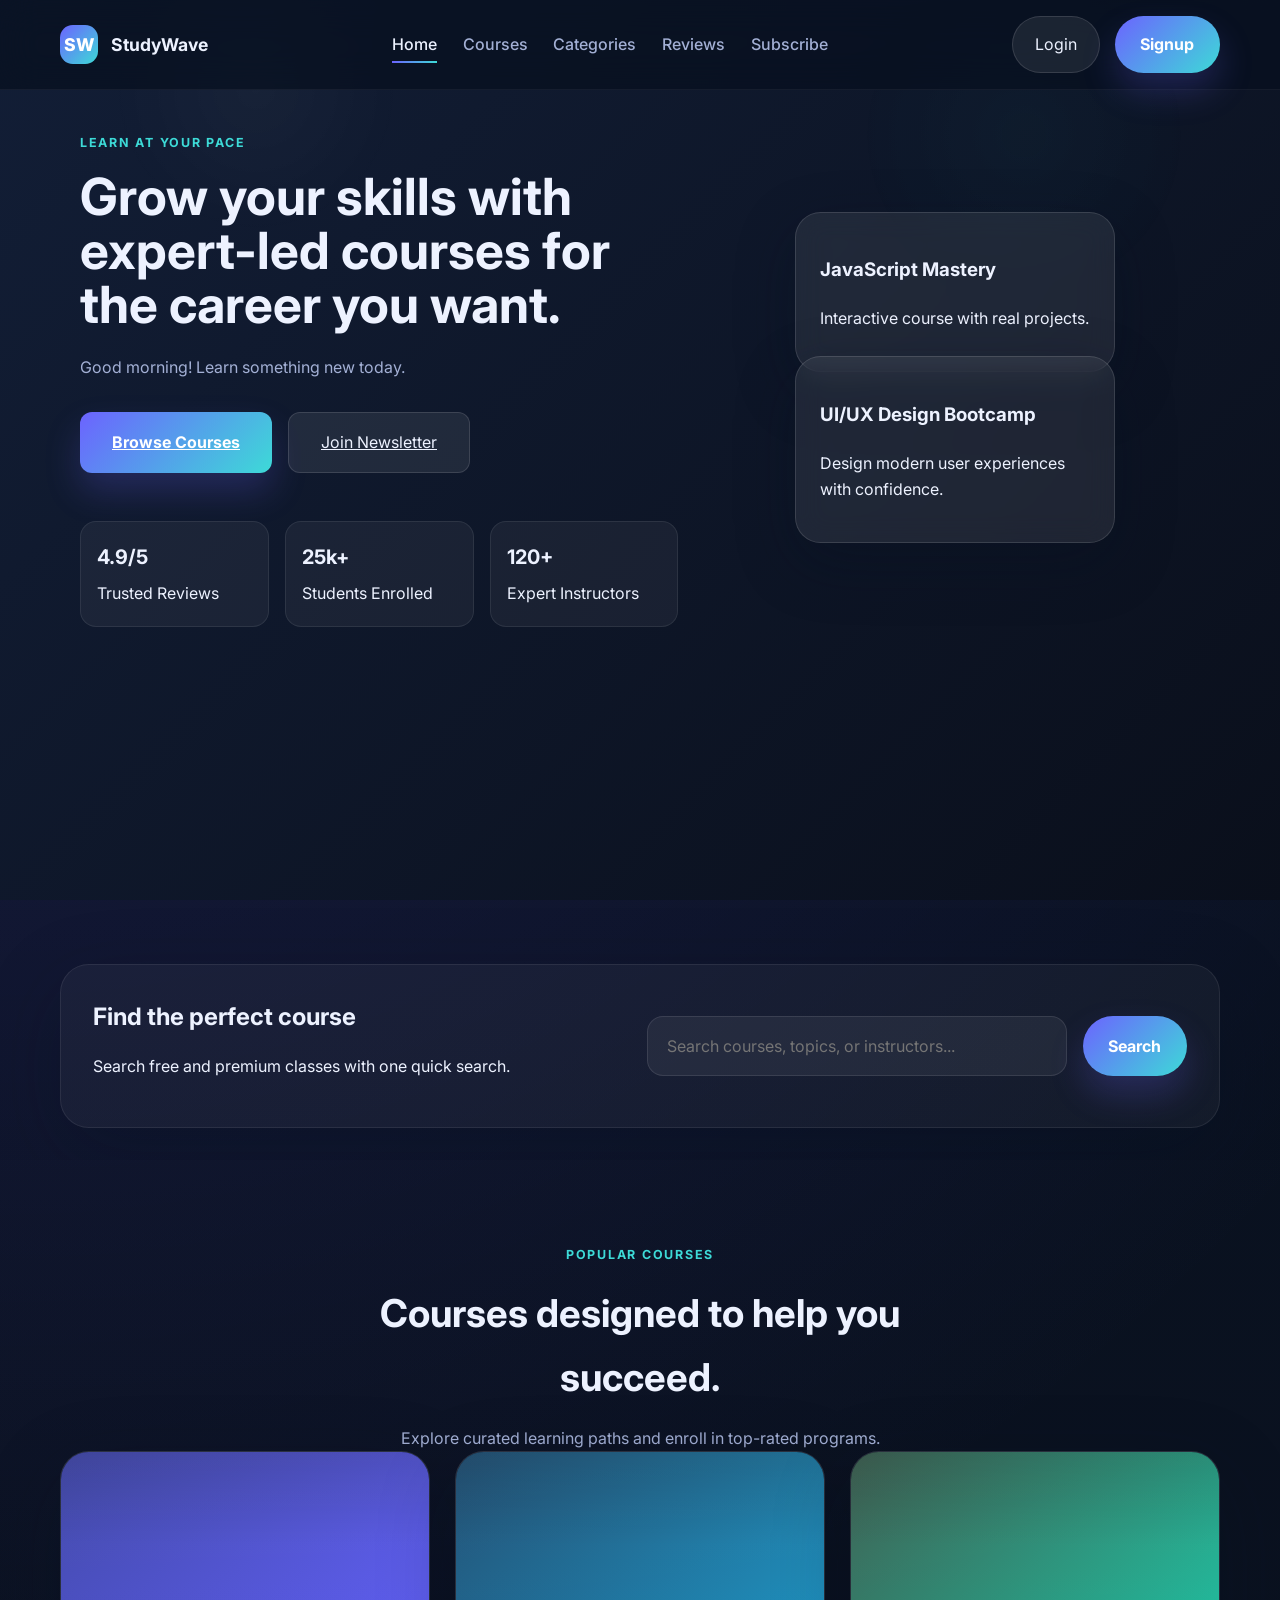
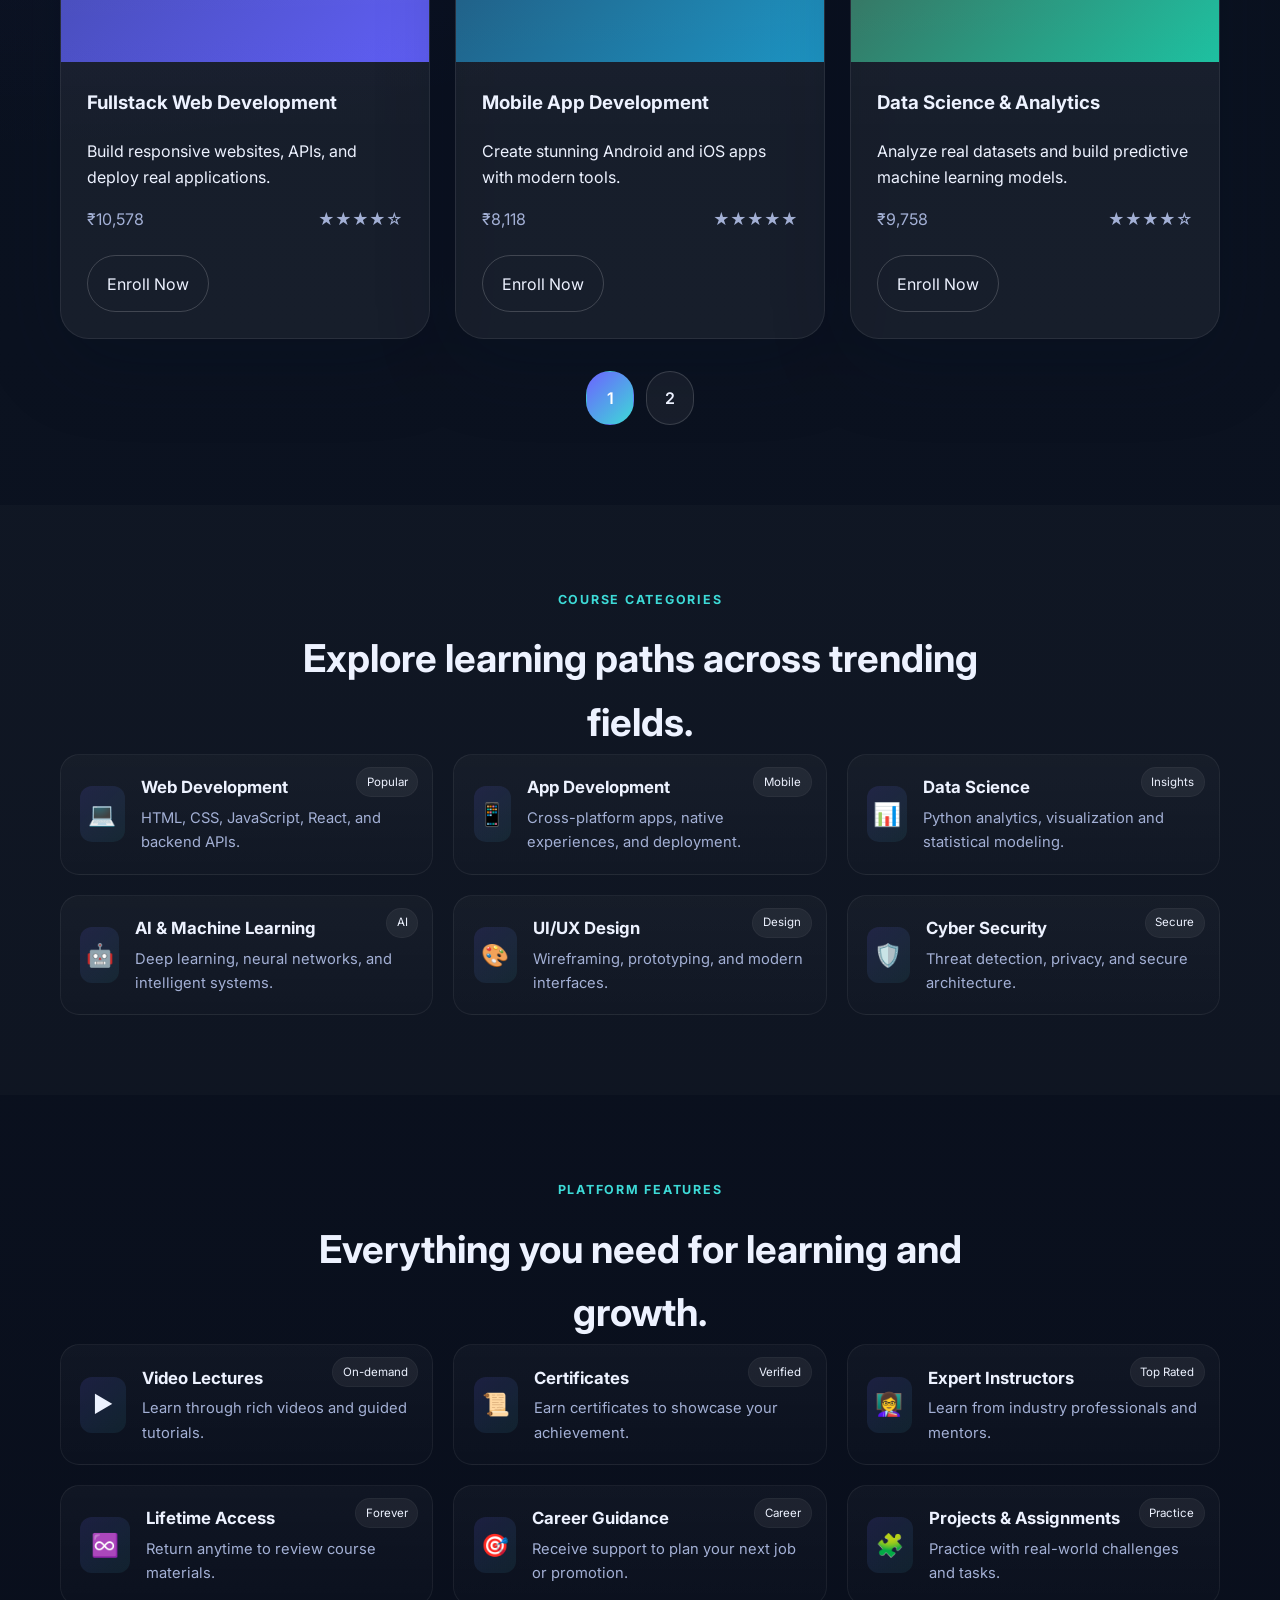
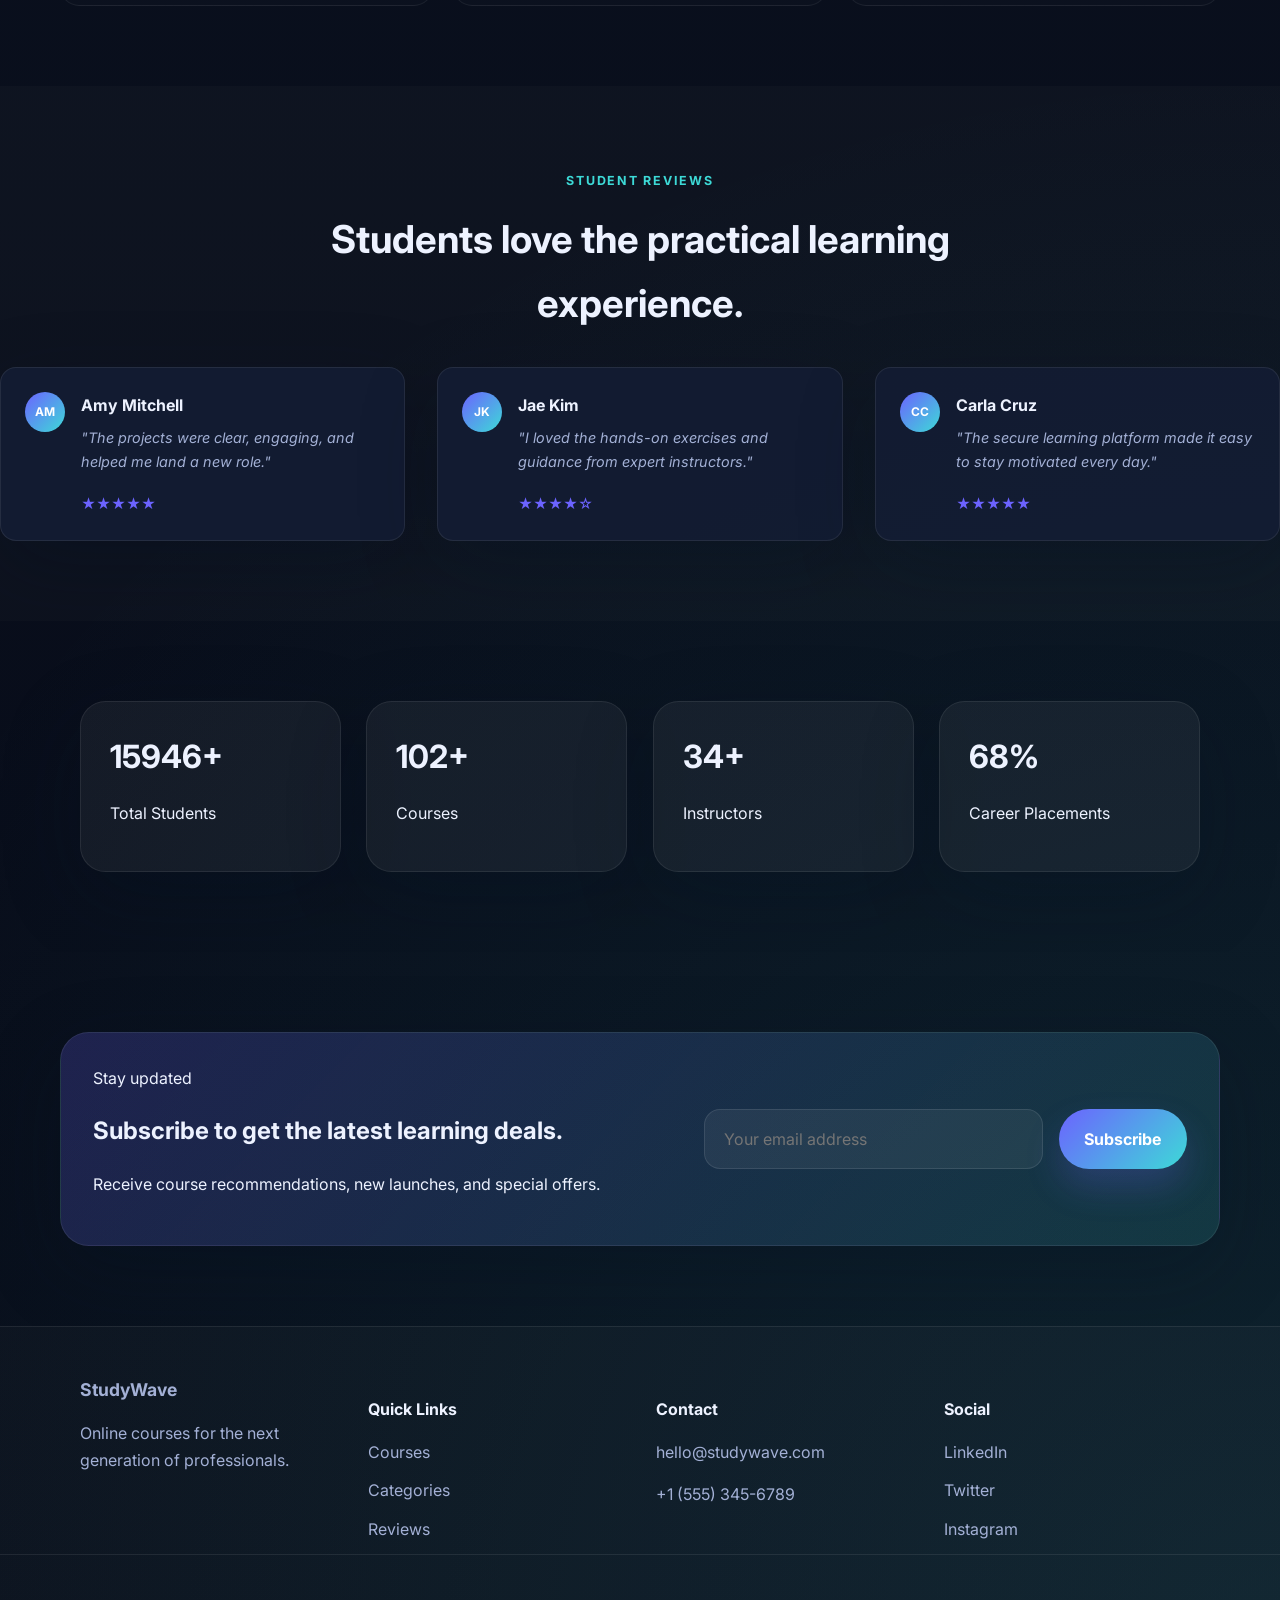
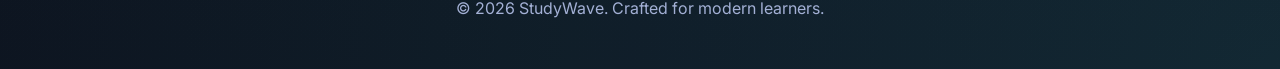
==== commit 32f5d48f: "code update" ====
--- a/index.html
+++ b/index.html
@@ -33,9 +33,9 @@
       </nav>
 
       <div class="nav-actions">
-        <button class="btn btn-secondary" id="loginBtn">Login</button>
-        <button class="btn btn-primary">Signup</button>
-        <button class="icon-btn mobile-toggle" id="mobileToggle" aria-label="Open menu">
+        <button class="h-mobile btn btn-secondary" id="loginBtn">Login</button>
+        <button class="h-mobile btn btn-primary">Signup</button>
+        <button class="icon-btn mobile-toggle" id="mobileToggle" aria-label="Open menu" aria-controls="navMenu" aria-expanded="false">
           <span class="hamburger"></span>
         </button>
       </div>
@@ -431,4 +431,4 @@
   <script src="data.js"></script>
   <script src="script.js"></script>
 </body>
-</html>
+</html>
--- a/style.css
+++ b/style.css
@@ -59,7 +59,22 @@
 }
 
 .container {
-  width: min(1160px, calc(100% - 2rem));
+  max-width: 1160px;
+  width: 100%;
+  margin: 0 auto;
+  padding-inline: 1.25rem;
+}
+
+.section > .container,
+.hero > .container,
+.search-section > .container,
+.newsletter-section > .container,
+.footer > .container,
+.course-hero > .container,
+.course-content > .container,
+.reviews-page-section > .container {
+  max-width: 1160px;
+  width: 100%;
   margin: 0 auto;
 }
 
@@ -452,6 +467,17 @@
 
 .section {
   padding: 5rem 0;
+  overflow-x: hidden;
+}
+
+.hero,
+.search-section,
+.newsletter-section,
+.footer,
+.course-hero,
+.course-content,
+.reviews-page-section {
+  overflow-x: hidden;
 }
 
 .alt-bg {
@@ -479,6 +505,8 @@
   display: grid;
   gap: 1.6rem;
   grid-template-columns: repeat(auto-fit, minmax(260px, 1fr));
+  max-width: 1160px;
+  margin: 0 auto
 }
 
 .course-card {
@@ -612,6 +640,8 @@
   display: grid;
   grid-template-columns: repeat(3, 1fr);
   gap: 1.25rem;
+  max-width: 1160px;
+  margin: 0 auto
 }
 
 .bento-card {
@@ -1378,25 +1408,36 @@
 @media (max-width: 820px) {
   .header-inner {
     gap: 1rem;
+    padding-inline: 0.75rem;
   }
 
   .nav {
     position: fixed;
-    inset: 5.5rem 1rem auto;
+    top: 5.5rem;
+    right: 1rem;
+    left: 1rem;
     flex-direction: column;
-    align-items: flex-start;
+    align-items: stretch;
     padding: 1.5rem;
-    width: min(300px, calc(100% - 2rem));
+    width: auto;
+    max-width: 320px;
+    max-height: calc(100vh - 6rem);
     background: rgba(7, 16, 31, 0.98);
     border-radius: 1.4rem;
     border: 1px solid rgba(255, 255, 255, 0.08);
     transform: translateX(110%);
-    transition: transform 0.3s ease;
+    visibility: hidden;
+    opacity: 0;
+    transition: transform 0.3s ease, opacity 0.3s ease, visibility 0.3s ease;
     box-shadow: var(--shadow);
+    z-index: 60;
+    overflow-y: auto;
   }
 
   .nav.open {
     transform: translateX(0);
+    visibility: visible;
+    opacity: 1;
   }
 
   .nav-link {
@@ -1406,19 +1447,51 @@
 
   .nav-actions {
     gap: 0.75rem;
+    flex-wrap: wrap;
+    justify-content: flex-end;
   }
 
   .mobile-toggle {
     display: inline-flex;
-  }
-}
-
-.mobile-toggle {
+    z-index: 70;
+  }
+
+  .nav.open {
+    box-shadow: 0 34px 90px rgba(0, 0, 0, 0.35);
+  }
+}
+
+/* .mobile-toggle {
   display: none;
-}
-
+} */
+
+body.menu-open {
+  overflow: hidden;
+}
+
+.mobile-toggle.active .hamburger {
+  background: transparent;
+}
+
+.mobile-toggle.active .hamburger::before {
+  transform: translateY(0.4rem) rotate(45deg);
+}
+
+.mobile-toggle.active .hamburger::after {
+  transform: translateY(-0.4rem) rotate(-45deg);
+}
+
+.mobile-toggle{
+  display: none;
+}
 
 @media (max-width: 540px) {
+  .h-mobile{
+    display: none;
+  }
+  .mobile-toggle{
+    display: inline-flex;
+  }
   .header-inner {
     flex-wrap: wrap;
     justify-content: space-between;
@@ -1472,4 +1545,4 @@
 
 body.dark-mode .toast {
   background: rgba(9, 14, 27, 0.96);
-}
+}
